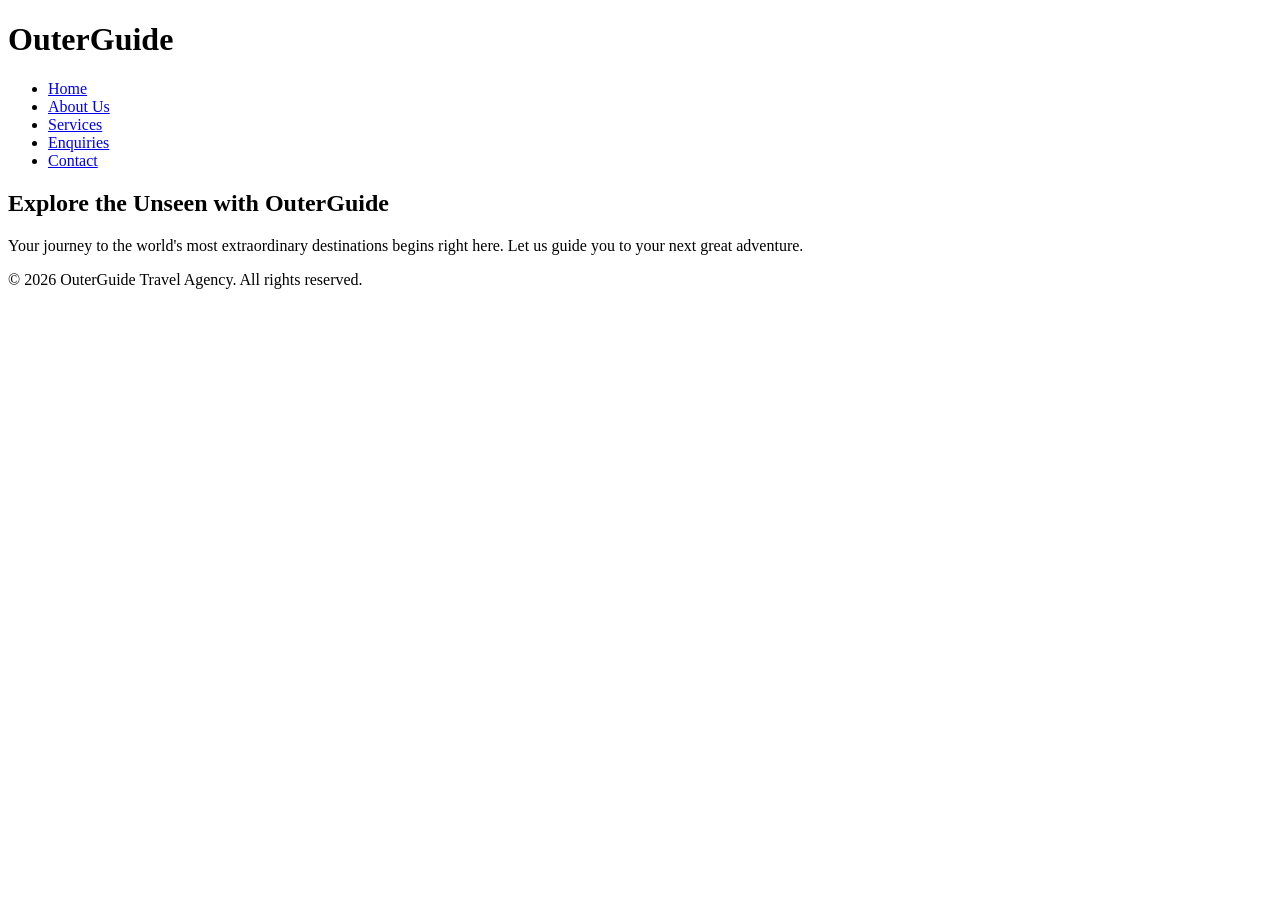
==== OuterGuide/private/index.html @ dc91884e "Add files via upload" ====
<!DOCTYPE html>
<html lang="en">
<head>
    <meta charset="UTF-8">
    <meta name="viewport" content="width=device-width, initial-scale=1.0">
    <title>OuterGuide | Home</title>
    
    <!-- This links to your CSS folder -->
    <link rel="stylesheet" href="../Css/style.css">
</head>
<body>

    <header>
        <div class="logo">
            <h1>OuterGuide</h1>
        </div>
        <nav>
            <ul>
                <li><a href="index.html">Home</a></li>
                <li><a href="about.html">About Us</a></li>
                <li><a href="services.html">Services</a></li>
                <li><a href="enquiries.html">Enquiries</a></li>
                <li><a href="contact.html">Contact</a></li>
            </ul>
        </nav>
    </header>

    <main>
        <section class="hero-section">
            <h2>Explore the Unseen with OuterGuide</h2>
            <p>Your journey to the world's most extraordinary destinations begins right here. Let us guide you to your next great adventure.</p>
        </section>
    </main>

    <footer>
        <div class="footer-content">
            <p>&copy; 2026 OuterGuide Travel Agency. All rights reserved.</p>
        </div>
    </footer>

</body>
</html>
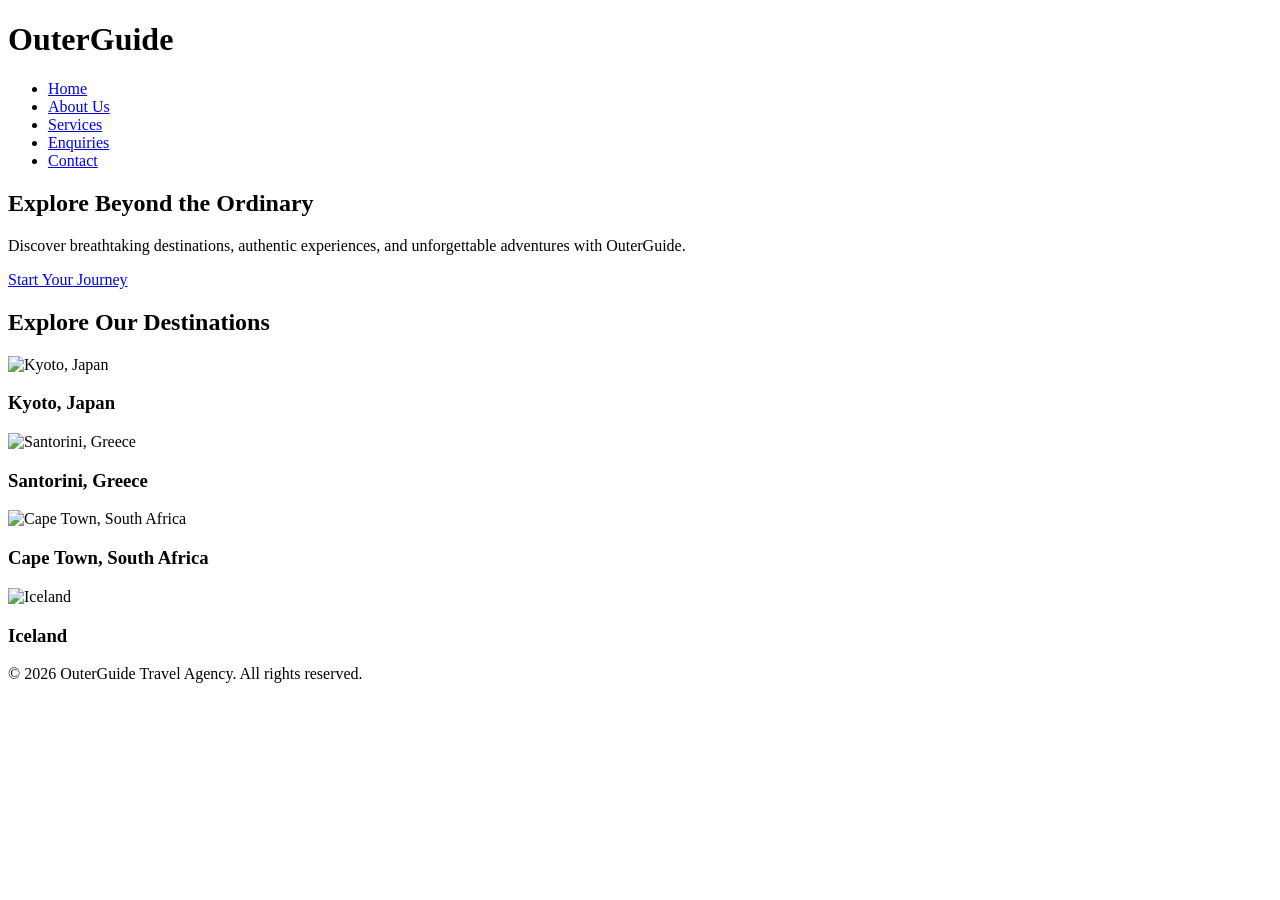
==== commit 3d78e221: "Add files via upload" ====
--- a/OuterGuide/private/index.html
+++ b/OuterGuide/private/index.html
@@ -1,42 +1,147 @@
 <!DOCTYPE html>
 <html lang="en">
+
 <head>
     <meta charset="UTF-8">
     <meta name="viewport" content="width=device-width, initial-scale=1.0">
-    <title>OuterGuide | Home</title>
-    
-    <!-- This links to your CSS folder -->
-    <link rel="stylesheet" href="../Css/style.css">
+
+    <title>OuterGuide | Explore Beyond</title>
+
+    <!-- THIS CONNECTS HTML TO YOUR CSS -->
+    <link rel="stylesheet" href="css/style.css">
 </head>
+
 <body>
 
+    <!-- HEADER -->
     <header>
+
         <div class="logo">
             <h1>OuterGuide</h1>
         </div>
+
         <nav>
             <ul>
-                <li><a href="index.html">Home</a></li>
-                <li><a href="about.html">About Us</a></li>
-                <li><a href="services.html">Services</a></li>
-                <li><a href="enquiries.html">Enquiries</a></li>
-                <li><a href="contact.html">Contact</a></li>
+                <li>
+                    <a href="index.html" class="active">Home</a>
+                </li>
+
+                <li>
+                    <a href="about.html">About Us</a>
+                </li>
+
+                <li>
+                    <a href="services.html">Services</a>
+                </li>
+
+                <li>
+                    <a href="enquiries.html">Enquiries</a>
+                </li>
+
+                <li>
+                    <a href="contact.html">Contact</a>
+                </li>
             </ul>
         </nav>
+
     </header>
 
+
+    <!-- MAIN CONTENT -->
     <main>
+
+        <!-- HERO -->
         <section class="hero-section">
-            <h2>Explore the Unseen with OuterGuide</h2>
-            <p>Your journey to the world's most extraordinary destinations begins right here. Let us guide you to your next great adventure.</p>
+
+            <div class="hero-content">
+
+                <h2>Explore Beyond the Ordinary</h2>
+
+                <p>
+                    Discover breathtaking destinations, authentic experiences,
+                    and unforgettable adventures with OuterGuide.
+                </p>
+
+                <a href="enquiries.html" class="cta-btn">
+                    Start Your Journey
+                </a>
+
+            </div>
+
         </section>
+
+
+        <!-- DESTINATIONS -->
+        <section class="destinations-section">
+
+            <h2 class="section-title">
+                Explore Our Destinations
+            </h2>
+
+            <div class="destinations-grid">
+
+                <div class="destination-card">
+
+                    <div class="img-wrapper">
+                        <img src="images/kyoto.jpg" alt="Kyoto, Japan">
+                    </div>
+
+                    <h3>Kyoto, Japan</h3>
+
+                </div>
+
+
+                <div class="destination-card">
+
+                    <div class="img-wrapper">
+                        <img src="images/santorini.jpg" alt="Santorini, Greece">
+                    </div>
+
+                    <h3>Santorini, Greece</h3>
+
+                </div>
+
+
+                <div class="destination-card">
+
+                    <div class="img-wrapper">
+                        <img src="images/capetown.jpg" alt="Cape Town, South Africa">
+                    </div>
+
+                    <h3>Cape Town, South Africa</h3>
+
+                </div>
+
+
+                <div class="destination-card">
+
+                    <div class="img-wrapper">
+                        <img src="images/iceland.jpg" alt="Iceland">
+                    </div>
+
+                    <h3>Iceland</h3>
+
+                </div>
+
+            </div>
+
+        </section>
+
     </main>
 
+
+    <!-- FOOTER -->
     <footer>
+
         <div class="footer-content">
-            <p>&copy; 2026 OuterGuide Travel Agency. All rights reserved.</p>
+            <p>
+                &copy; 2026 OuterGuide Travel Agency.
+                All rights reserved.
+            </p>
         </div>
+
     </footer>
 
 </body>
+
 </html>
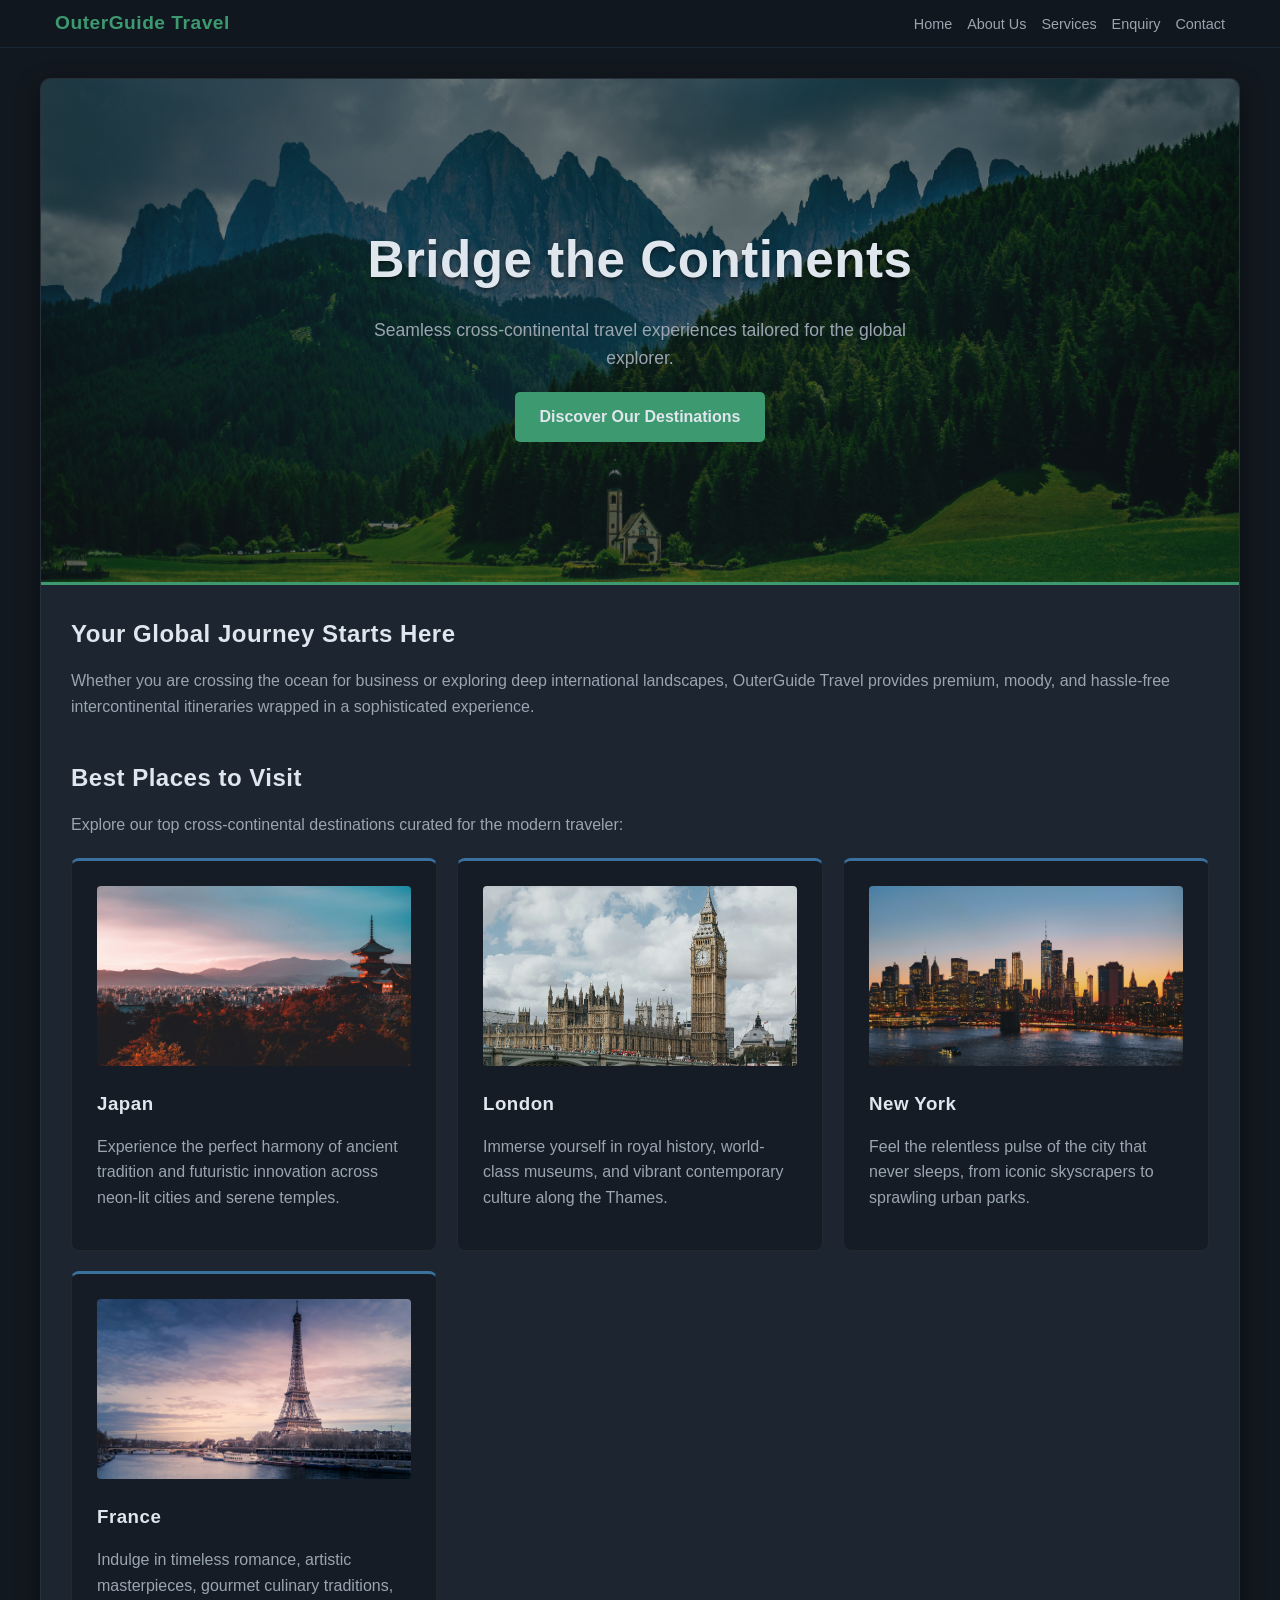
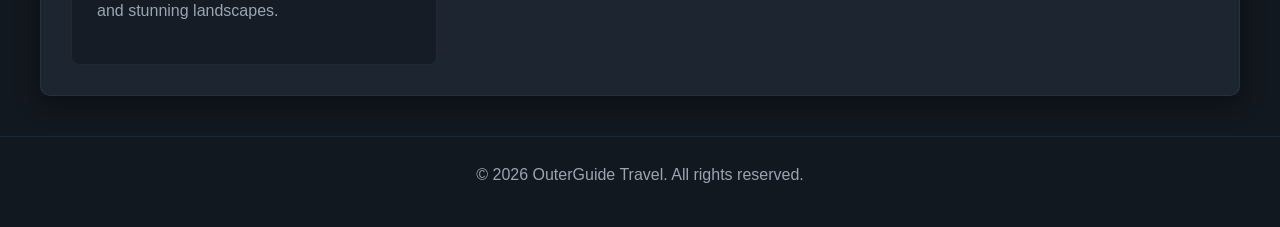
==== commit 3189c246: "Add files via upload" ====
--- a/OuterGuide/private/index.html
+++ b/OuterGuide/private/index.html
@@ -1,147 +1,79 @@
 <!DOCTYPE html>
 <html lang="en">
-
 <head>
     <meta charset="UTF-8">
     <meta name="viewport" content="width=device-width, initial-scale=1.0">
-
-    <title>OuterGuide | Explore Beyond</title>
-
-    <!-- THIS CONNECTS HTML TO YOUR CSS -->
-    <link rel="stylesheet" href="css/style.css">
+    <title>OuterGuide Travel - Home</title>
+    <!-- Linking external CSS -->
+    <link rel="stylesheet" href="../Css/style.css">
 </head>
-
 <body>
-
-    <!-- HEADER -->
     <header>
-
-        <div class="logo">
-            <h1>OuterGuide</h1>
-        </div>
-
         <nav>
+            <div class="logo">OuterGuide Travel</div>
             <ul>
-                <li>
-                    <a href="index.html" class="active">Home</a>
-                </li>
-
-                <li>
-                    <a href="about.html">About Us</a>
-                </li>
-
-                <li>
-                    <a href="services.html">Services</a>
-                </li>
-
-                <li>
-                    <a href="enquiries.html">Enquiries</a>
-                </li>
-
-                <li>
-                    <a href="contact.html">Contact</a>
-                </li>
+                <li><a href="index.html">Home</a></li>
+                <li><a href="about.html">About Us</a></li>
+                <li><a href="services.html">Services</a></li>
+                <li><a href="enquiries.html">Enquiry</a></li>
+                <li><a href="contact.html">Contact</a></li>
             </ul>
         </nav>
-
     </header>
 
-
-    <!-- MAIN CONTENT -->
     <main>
-
-        <!-- HERO -->
-        <section class="hero-section">
-
-            <div class="hero-content">
-
-                <h2>Explore Beyond the Ordinary</h2>
-
-                <p>
-                    Discover breathtaking destinations, authentic experiences,
-                    and unforgettable adventures with OuterGuide.
-                </p>
-
-                <a href="enquiries.html" class="cta-btn">
-                    Start Your Journey
-                </a>
-
-            </div>
-
+        <!-- Hero Section -->
+        <section class="hero">
+            <h1>Bridge the Continents</h1>
+            <p>Seamless cross-continental travel experiences tailored for the global explorer.</p>
+            <a href="services.html" class="btn">Discover Our Destinations</a>
         </section>
 
+        <!-- Intro Section -->
+        <section class="intro">
+            <h2>Your Global Journey Starts Here</h2>
+            <p>Whether you are crossing the ocean for business or exploring deep international landscapes, OuterGuide Travel provides premium, moody, and hassle-free intercontinental itineraries wrapped in a sophisticated experience.</p>
+        </section>
 
-        <!-- DESTINATIONS -->
-        <section class="destinations-section">
-
-            <h2 class="section-title">
-                Explore Our Destinations
-            </h2>
-
-            <div class="destinations-grid">
-
-                <div class="destination-card">
-
-                    <div class="img-wrapper">
-                        <img src="images/kyoto.jpg" alt="Kyoto, Japan">
-                    </div>
-
-                    <h3>Kyoto, Japan</h3>
-
+        <!-- Best Places to Visit Section -->
+        <section class="destinations" style="margin-top: 40px;">
+            <h2>Best Places to Visit</h2>
+            <p>Explore our top cross-continental destinations curated for the modern traveler:</p>
+            
+            <div class="grid-container">
+                <!-- Japan -->
+                <div class="card destination-card">
+                    <img src="../Images/japan.jpg" alt="Japan" style="width: 100%; height: 180px; object-fit: cover; border-radius: 4px; margin-bottom: 15px;">
+                    <h3>Japan</h3>
+                    <p>Experience the perfect harmony of ancient tradition and futuristic innovation across neon-lit cities and serene temples.</p>
                 </div>
 
-
-                <div class="destination-card">
-
-                    <div class="img-wrapper">
-                        <img src="images/santorini.jpg" alt="Santorini, Greece">
-                    </div>
-
-                    <h3>Santorini, Greece</h3>
-
+                <!-- London -->
+                <div class="card destination-card">
+                    <img src="../Images/london.jpg" alt="London" style="width: 100%; height: 180px; object-fit: cover; border-radius: 4px; margin-bottom: 15px;">
+                    <h3>London</h3>
+                    <p>Immerse yourself in royal history, world-class museums, and vibrant contemporary culture along the Thames.</p>
                 </div>
 
-
-                <div class="destination-card">
-
-                    <div class="img-wrapper">
-                        <img src="images/capetown.jpg" alt="Cape Town, South Africa">
-                    </div>
-
-                    <h3>Cape Town, South Africa</h3>
-
+                <!-- New York -->
+                <div class="card destination-card">
+                    <img src="../Images/new-york.jpg" alt="New York" style="width: 100%; height: 180px; object-fit: cover; border-radius: 4px; margin-bottom: 15px;">
+                    <h3>New York</h3>
+                    <p>Feel the relentless pulse of the city that never sleeps, from iconic skyscrapers to sprawling urban parks.</p>
                 </div>
 
-
-                <div class="destination-card">
-
-                    <div class="img-wrapper">
-                        <img src="images/iceland.jpg" alt="Iceland">
-                    </div>
-
-                    <h3>Iceland</h3>
-
+                <!-- France -->
+                <div class="card destination-card">
+                    <img src="../Images/france.jpg" alt="France" style="width: 100%; height: 180px; object-fit: cover; border-radius: 4px; margin-bottom: 15px;">
+                    <h3>France</h3>
+                    <p>Indulge in timeless romance, artistic masterpieces, gourmet culinary traditions, and stunning landscapes.</p>
                 </div>
-
             </div>
-
         </section>
-
     </main>
 
-
-    <!-- FOOTER -->
     <footer>
-
-        <div class="footer-content">
-            <p>
-                &copy; 2026 OuterGuide Travel Agency.
-                All rights reserved.
-            </p>
-        </div>
-
+        <p>&copy; 2026 OuterGuide Travel. All rights reserved.</p>
     </footer>
-
 </body>
-
 </html>
--- a/OuterGuide/Css/style.css
+++ b/OuterGuide/Css/style.css
@@ -0,0 +1,279 @@
+/* =========================================================
+   BASE STYLES & RESET (Dark & Warm Aesthetic)
+   ========================================================= */
+* {
+    margin: 0;
+    padding: 0;
+    box-sizing: border-box;
+}
+
+:root {
+    /* Dark, Warm, High-Contrast Color Palette */
+    --bg-dark: #12181f;           /* Deep charcoal/navy background */
+    --card-dark: #1c2530;         /* Slightly lighter container tone */
+    --primary-blue: #3b719f;      /* Muted, elegant warm blue */
+    --primary-green: #3d9970;     /* Deep atmospheric emerald green */
+    --text-light: #e0e6ed;        /* Soft warm off-white for readability */
+    --text-muted: #9aa5b1;        /* Muted gray-blue for secondary text */
+    --accent-gold: #d4af37;       /* Warm subtle accent */
+}
+
+body {
+    font-family: 'Segoe UI', Tahoma, Geneva, Verdana, sans-serif;
+    line-height: 1.6;
+    color: var(--text-light);
+    background-color: var(--bg-dark);
+}
+
+/* =========================================================
+   TYPOGRAPHY
+   ========================================================= */
+h1, h2, h3 {
+    margin-bottom: 15px;
+    color: var(--text-light);
+    letter-spacing: 0.5px;
+}
+
+p {
+    margin-bottom: 15px;
+    color: var(--text-muted);
+}
+
+a {
+    text-decoration: none;
+    color: var(--text-light);
+}
+
+/* =========================================================
+   LAYOUT & COMPACT HEADER/NAVIGATION
+   ========================================================= */
+header {
+    background-color: rgba(18, 24, 31, 0.95);
+    border-bottom: 1px solid rgba(59, 113, 159, 0.2);
+    position: sticky;
+    top: 0;
+    z-index: 1000;
+    padding: 0.5rem 0;
+}
+
+nav {
+    display: flex;
+    justify-content: space-between;
+    align-items: center;
+    max-width: 1200px;
+    margin: 0 auto;
+    padding: 0 15px;
+}
+
+nav .logo {
+    font-size: 1.2rem;
+    font-weight: bold;
+    color: var(--primary-green);
+    letter-spacing: 0.5px;
+}
+
+nav ul {
+    list-style: none;
+    display: flex;
+    gap: 15px;
+}
+
+nav ul li a {
+    color: var(--text-muted);
+    font-size: 0.9rem;
+    transition: color 0.3s ease;
+}
+
+nav ul li a:hover {
+    color: var(--primary-green);
+}
+
+main {
+    max-width: 1200px;
+    margin: 30px auto;
+    padding: 30px;
+    background-color: var(--card-dark);
+    border-radius: 10px;
+    box-shadow: 0 8px 24px rgba(0, 0, 0, 0.4);
+    border: 1px solid rgba(255, 255, 255, 0.05);
+}
+
+/* =========================================================
+   HERO SECTION (index.html) - Brighter & More Visible
+   ========================================================= */
+.hero {
+    /* Lighter overlay opacity so hero-shot.jpg is much clearer and more visible */
+    background-image: linear-gradient(rgba(18, 24, 31, 0.45), rgba(28, 37, 48, 0.45)), url('../Images/hero-shot.jpg');
+    background-size: cover;
+    background-position: center;
+    color: var(--text-light);
+    text-align: center;
+    padding: 140px 20px;
+    margin: -30px -30px 30px -30px;
+    border-radius: 10px 10px 0 0;
+    border-bottom: 3px solid var(--primary-green);
+}
+
+.hero h1 {
+    color: var(--text-light);
+    font-size: 3.2rem;
+    text-shadow: 0 2px 4px rgba(0,0,0,0.5);
+}
+
+.hero p {
+    color: var(--text-muted);
+    font-size: 1.1rem;
+    max-width: 600px;
+    margin: 0 auto 20px auto;
+}
+
+.btn {
+    display: inline-block;
+    background-color: var(--primary-green);
+    color: var(--text-light);
+    padding: 12px 25px;
+    border-radius: 5px;
+    font-weight: 600;
+    transition: background-color 0.3s ease, transform 0.2s ease;
+}
+
+.btn:hover {
+    background-color: var(--primary-blue);
+    transform: translateY(-2px);
+}
+
+/* =========================================================
+   GRID LAYOUTS & CARDS
+   ========================================================= */
+.grid-container {
+    display: grid;
+    grid-template-columns: repeat(auto-fit, minmax(300px, 1fr));
+    gap: 20px;
+    margin-top: 20px;
+}
+
+.card {
+    background: rgba(18, 24, 31, 0.6);
+    border: 1px solid rgba(255, 255, 255, 0.05);
+    padding: 25px;
+    border-radius: 8px;
+    border-top: 3px solid var(--primary-blue);
+    transition: transform 0.3s ease;
+}
+
+.card:hover {
+    transform: translateY(-4px);
+    border-color: var(--primary-green);
+}
+
+.card h3 {
+    color: var(--text-light);
+}
+
+/* Forms */
+form {
+    display: flex;
+    flex-direction: column;
+    gap: 15px;
+    max-width: 600px;
+    margin: 0 auto;
+}
+
+label {
+    color: var(--text-light);
+    font-size: 0.95rem;
+}
+
+form input, form select, form textarea {
+    padding: 12px;
+    background-color: var(--bg-dark);
+    border: 1px solid rgba(255, 255, 255, 0.1);
+    color: var(--text-light);
+    border-radius: 6px;
+}
+
+form input:focus, form select:focus, form textarea:focus {
+    outline: none;
+    border-color: var(--primary-green);
+}
+
+form button {
+    background-color: var(--primary-green);
+    color: var(--text-light);
+    padding: 12px;
+    border: none;
+    cursor: pointer;
+    border-radius: 6px;
+    font-weight: bold;
+    transition: background-color 0.3s ease;
+}
+
+form button:hover {
+    background-color: var(--primary-blue);
+}
+
+/* Map Containers */
+.map-container {
+    display: flex;
+    gap: 20px;
+    flex-wrap: wrap;
+    margin-top: 20px;
+}
+
+.map {
+    flex: 1;
+    min-width: 300px;
+    height: 250px;
+    background-color: var(--bg-dark);
+    border: 1px solid rgba(255, 255, 255, 0.1);
+    border-radius: 6px;
+    display: flex;
+    align-items: center;
+    justify-content: center;
+    color: var(--text-muted);
+}
+
+/* =========================================================
+   FOOTER
+   ========================================================= */
+footer {
+    text-align: center;
+    padding: 25px;
+    background-color: var(--bg-dark);
+    color: var(--text-muted);
+    border-top: 1px solid rgba(59, 113, 159, 0.2);
+    margin-top: 40px;
+}
+
+/* =========================================================
+   RESPONSIVE DESIGN (Optimized Mobile Nav)
+   ========================================================= */
+@media (max-width: 768px) {
+    header {
+        padding: 8px 0;
+    }
+
+    nav {
+        flex-direction: row;
+        justify-content: space-between;
+        align-items: center;
+    }
+    
+    nav ul {
+        gap: 10px;
+    }
+
+    nav ul li a {
+        font-size: 0.8rem;
+        padding: 4px 4px;
+    }
+    
+    .hero {
+        padding: 80px 20px;
+        margin: -20px -20px 20px -20px;
+    }
+
+    .hero h1 {
+        font-size: 2.2rem;
+    }
+}
